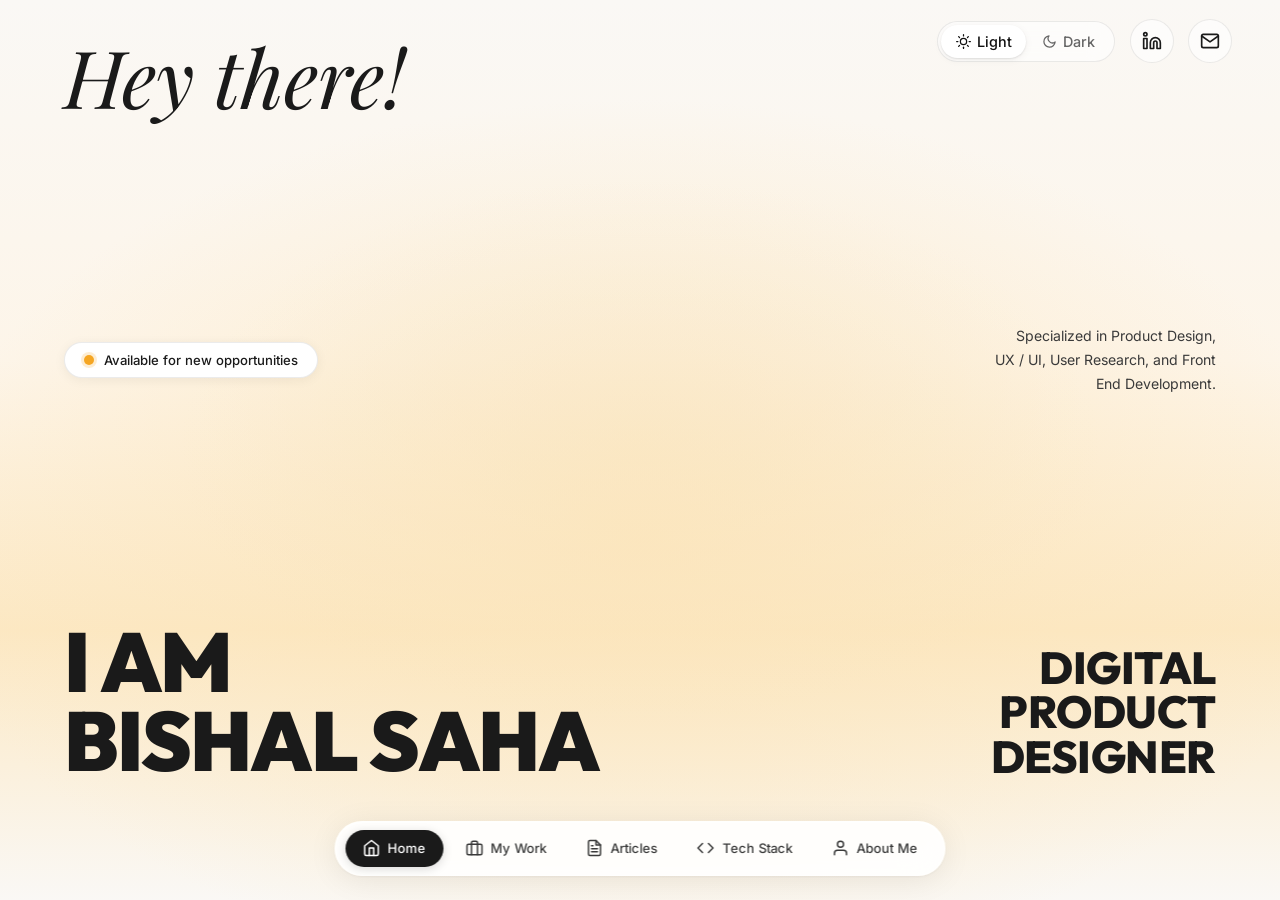
==== index.html @ 2208600c "Add files via upload" ====
<!DOCTYPE html>
<html lang="en">

<head>
  <meta charset="UTF-8" />
  <meta name="viewport" content="width=device-width, initial-scale=1.0" />
  <title>Bishal Saha — Product Designer</title>
  <meta name="description" content="Portfolio of Bishal Saha, a Product Designer and UX/UI Designer based in India." />
  <link rel="preconnect" href="https://fonts.googleapis.com" />
  <link rel="preconnect" href="https://fonts.gstatic.com" crossorigin />
  <link
    href="https://fonts.googleapis.com/css2?family=Playfair+Display:ital,wght@0,400;0,500;0,600;0,700;1,400;1,500;1,600;1,700&family=Inter:wght@300;400;500;600;700;800;900&family=Outfit:wght@400;500;600;700;800;900&display=swap"
    rel="stylesheet" />
  <link rel="stylesheet" href="styles.css" />
  <script>
      const savedTheme = localStorage.getItem('theme') || (localStorage.getItem('darkMode') === 'true' ? 'dark' : 'light');
      if (savedTheme === 'dark') {
          document.documentElement.classList.add('dark-mode');
      }
  </script>
</head>

<body>

  <!-- ═══════════ LOADING SCREEN ═══════════ -->
  <div id="loading-screen" class="loading-screen">
    <canvas id="particle-canvas"></canvas>
  </div>

  <!-- ═══════════ MAIN PAGE ═══════════ -->
  <div id="main-page" class="main-page">

    <!-- Navigation 
    <nav class="navbar" id="navbar">
      <a href="#" class="nav-logo">Bishal.</a>
      <ul class="nav-links" id="nav-links">
        <li><a href="#" class="nav-link active">Home</a></li>
        <li><a href="#" class="nav-link">Works</a></li>
        <li><a href="#" class="nav-link">About</a></li>
        <li><a href="#" class="nav-link">Services</a></li>
        <li><a href="#" class="nav-link">Testimonial</a></li>
      </ul>
      <a href="#" class="nav-contact" id="nav-contact">Contact</a>
    </nav> -->
    <!-- Top-right utilities -->
    <div class="top-utils">
      <!-- Dark mode toggle -->
      <div class="theme-toggle-group" id="theme-toggle-group" data-active="light">
          <div class="theme-toggle-slider" id="theme-toggle-slider"></div>
          <button class="theme-btn" data-theme="light" aria-label="Light mode">
              <svg width="15" height="15" viewBox="0 0 24 24" fill="none" stroke="currentColor" stroke-width="2" stroke-linecap="round" stroke-linejoin="round"><circle cx="12" cy="12" r="5"/><line x1="12" y1="1" x2="12" y2="3"/><line x1="12" y1="21" x2="12" y2="23"/><line x1="4.22" y1="4.22" x2="5.64" y2="5.64"/><line x1="18.36" y1="18.36" x2="19.78" y2="19.78"/><line x1="1" y1="12" x2="3" y2="12"/><line x1="21" y1="12" x2="23" y2="12"/><line x1="4.22" y1="19.78" x2="5.64" y2="18.36"/><line x1="18.36" y1="5.64" x2="19.78" y2="4.22"/></svg>
              Light
          </button>
          <button class="theme-btn" data-theme="dark" aria-label="Dark mode">
              <svg width="15" height="15" viewBox="0 0 24 24" fill="none" stroke="currentColor" stroke-width="2" stroke-linecap="round" stroke-linejoin="round"><path d="M21 12.79A9 9 0 1 1 11.21 3 7 7 0 0 0 21 12.79z"/></svg>
              Dark
          </button>
      </div>

      <!-- LinkedIn -->
      <a href="https://www.linkedin.com/in/bishal-saha-product-designer/" target="_blank" rel="noopener"
        class="util-btn" aria-label="View my LinkedIn" data-tooltip="View my LinkedIn">
        <svg width="20" height="20" viewBox="0 0 24 24" fill="none" stroke="currentColor" stroke-width="2"
          stroke-linecap="round" stroke-linejoin="round">
          <path d="M16 8a6 6 0 0 1 6 6v7h-4v-7a2 2 0 0 0-2-2 2 2 0 0 0-2 2v7h-4v-7a6 6 0 0 1 6-6z" />
          <rect x="2" y="9" width="4" height="12" />
          <circle cx="4" cy="4" r="2" />
        </svg>
      </a>

      <!-- Email -->
      <a href="mailto:sahabishal59@gmail.com" class="util-btn" aria-label="Write a mail" data-tooltip="Write a mail">
        <svg width="20" height="20" viewBox="0 0 24 24" fill="none" stroke="currentColor" stroke-width="2"
          stroke-linecap="round" stroke-linejoin="round">
          <path d="M4 4h16c1.1 0 2 .9 2 2v12c0 1.1-.9 2-2 2H4c-1.1 0-2-.9-2-2V6c0-1.1.9-2 2-2z" />
          <polyline points="22,6 12,13 2,6" />
        </svg>
      </a>
    </div>

    <!-- Hero Section -->
    <section id="hero" class="hero">

      <!-- Background warm gradient -->
      <div class="hero-bg-gradient"></div>

      <!-- "Hey, there" text behind the animation -->
      <div class="hero-greeting-text hero-anim" data-delay="1">
        <span class="greeting-hey">Hey there!</span>
      </div>

      <!-- D3 Force Animation (replaces hero image) -->
      <div class="hero-d3-wrapper hero-anim" data-delay="0">
        <div id="d3-force-container">
          <canvas id="d3-force-canvas"></canvas>
        </div>
      </div>

      <!-- Availability pill -->
      <div class="availability-pill hero-anim" data-delay="2">
        <span class="avail-dot"></span>
        <span class="avail-text">Available for new opportunities</span>
      </div>

      <!-- Specialization text on right -->
      <div class="specialization-text hero-anim" data-delay="3">
        Specialized in Product Design,<br />
        UX / UI, User Research, and Front<br />
        End Development.
      </div>

      <!-- Bottom left — name -->
      <div class="hero-name hero-anim" data-delay="2">
        <span>I AM</span>
        <span>BISHAL SAHA</span>
      </div>

      <!-- Bottom right — role -->
      <div class="hero-role hero-anim" data-delay="3">
        <span>DIGITAL</span>
        <span>PRODUCT</span>
        <span>DESIGNER</span>
      </div>

    </section>

    <!-- ═══════════ BOTTOM NAV BAR (Glassmorphism) ═══════════ -->
    <nav class="bottom-nav" id="bottom-nav">
      <div class="bottom-nav-inner">
        <a href="index.html" class="bottom-nav-item active" data-label="Home">
          <svg width="20" height="20" viewBox="0 0 24 24" fill="none" stroke="currentColor" stroke-width="2"
            stroke-linecap="round" stroke-linejoin="round">
            <path d="M3 9l9-7 9 7v11a2 2 0 0 1-2 2H5a2 2 0 0 1-2-2z" />
            <polyline points="9 22 9 12 15 12 15 22" />
          </svg>
          <span>Home</span>
        </a>
        <a href="my-work.html" class="bottom-nav-item" data-label="My Work">
          <svg width="20" height="20" viewBox="0 0 24 24" fill="none" stroke="currentColor" stroke-width="2"
            stroke-linecap="round" stroke-linejoin="round">
            <rect x="2" y="7" width="20" height="14" rx="2" ry="2" />
            <path d="M16 21V5a2 2 0 0 0-2-2h-4a2 2 0 0 0-2 2v16" />
          </svg>
          <span>My Work</span>
        </a>
        <a href="articles.html" class="bottom-nav-item" data-label="Articles">
          <svg width="20" height="20" viewBox="0 0 24 24" fill="none" stroke="currentColor" stroke-width="2"
            stroke-linecap="round" stroke-linejoin="round">
            <path d="M14 2H6a2 2 0 0 0-2 2v16a2 2 0 0 0 2 2h12a2 2 0 0 0 2-2V8z" />
            <polyline points="14 2 14 8 20 8" />
            <line x1="16" y1="13" x2="8" y2="13" />
            <line x1="16" y1="17" x2="8" y2="17" />
            <polyline points="10 9 9 9 8 9" />
          </svg>
          <span>Articles</span>
        </a>
        <a href="tech-stack.html" class="bottom-nav-item" data-label="Tech Stack">
          <svg width="20" height="20" viewBox="0 0 24 24" fill="none" stroke="currentColor" stroke-width="2"
            stroke-linecap="round" stroke-linejoin="round">
            <polyline points="16 18 22 12 16 6" />
            <polyline points="8 6 2 12 8 18" />
          </svg>
          <span>Tech Stack</span>
        </a>
        <a href="about-me.html" class="bottom-nav-item" data-label="About Me">
          <svg width="20" height="20" viewBox="0 0 24 24" fill="none" stroke="currentColor" stroke-width="2"
            stroke-linecap="round" stroke-linejoin="round">
            <path d="M20 21v-2a4 4 0 0 0-4-4H8a4 4 0 0 0-4 4v2" />
            <circle cx="12" cy="7" r="4" />
          </svg>
          <span>About Me</span>
        </a>
      </div>
    </nav>

  </div>

  <script src="https://d3js.org/d3.v7.min.js"></script>
  <script src="shared.js"></script>
  <script src="script.js"></script>
</body>

</html>
---- styles.css ----
/* ══════════════════════════════════════════════════
   DESIGN TOKENS
   ══════════════════════════════════════════════════ */
:root {
  --bg: #faf8f5;
  --bg-warm: #f5e6c8;
  --bg-peach: #fce4b8;
  --text-dark: #1a1a1a;
  --text-body: #3a3a3a;
  --text-muted: #6b6b6b;
  --accent-orange: #f5a623;
  --white: #ffffff;
  --black: #111111;

  --font-heading: 'Outfit', 'Inter', -apple-system, sans-serif;
  --font-script: 'Playfair Display', Georgia, serif;
  --font-body: 'Inter', -apple-system, sans-serif;
}

/* ══════════════════════════════════════════════════
   RESET & BASE
   ══════════════════════════════════════════════════ */
*,
*::before,
*::after {
  margin: 0;
  padding: 0;
  box-sizing: border-box;
}

html {
  font-size: 16px;
  scroll-behavior: smooth;
  -webkit-font-smoothing: antialiased;
}

body {
  font-family: var(--font-body);
  background: var(--bg);
  color: var(--text-dark);
  overflow-x: hidden;
  min-height: 100vh;
}

a {
  color: inherit;
  text-decoration: none;
}

ul {
  list-style: none;
}

img, video, canvas {
  max-width: 100%;
}

img {
  height: auto;
  display: block;
}

/* ══════════════════════════════════════════════════
   LOADING SCREEN — Custom Ring Animation
   ══════════════════════════════════════════════════ */
.loading-screen {
  position: fixed;
  inset: 0;
  z-index: 9999;
  background: #0a0a0a;
}

#particle-canvas {
  width: 100%;
  height: 100%;
  display: block;
}

/* Exit animation */
.loading-screen.exit {
  animation: loaderExit 0.8s cubic-bezier(0.4, 0, 0.2, 1) forwards;
}

@keyframes loaderExit {
  0% {
    opacity: 1;
    transform: scale(1);
  }

  50% {
    opacity: 1;
    transform: scale(1.02);
  }

  100% {
    opacity: 0;
    transform: scale(0.95);
  }
}

/* ══════════════════════════════════════════════════
   MAIN PAGE
   ══════════════════════════════════════════════════ */
.main-page {
  opacity: 0;
  visibility: hidden;
  transition: opacity 0.5s ease;
}

.main-page.visible {
  opacity: 1;
  visibility: visible;
}

/* ══════════════════════════════════════════════════
   NAVBAR
   ══════════════════════════════════════════════════ */
.navbar {
  position: fixed;
  top: 0;
  left: 0;
  right: 0;
  z-index: 100;
  display: flex;
  align-items: center;
  justify-content: space-between;
  padding: 1.2rem clamp(1.5rem, 4vw, 3rem);
  background: transparent;
}

.nav-logo {
  font-family: var(--font-script);
  font-size: 1.6rem;
  font-weight: 700;
  font-style: italic;
  color: var(--text-dark);
}

.nav-links {
  display: flex;
  gap: 2rem;
}

.nav-link {
  font-family: var(--font-body);
  font-size: 0.88rem;
  font-weight: 500;
  color: var(--text-body);
  transition: color 0.25s ease;
  position: relative;
}

.nav-link::after {
  content: '';
  position: absolute;
  bottom: -4px;
  left: 0;
  width: 0;
  height: 1.5px;
  background: var(--text-dark);
  transition: width 0.3s ease;
}

.nav-link:hover {
  color: var(--text-dark);
}

.nav-link:hover::after,
.nav-link.active::after {
  width: 100%;
}

.nav-contact {
  font-family: var(--font-body);
  font-size: 0.88rem;
  font-weight: 600;
  color: var(--white);
  background: var(--black);
  padding: 0.65rem 1.6rem;
  border-radius: 100px;
  transition: all 0.3s ease;
}

.nav-contact:hover {
  background: #333;
  transform: translateY(-1px);
  box-shadow: 0 4px 15px rgba(0, 0, 0, 0.15);
}

/* ══════════════════════════════════════════════════
   TOP-RIGHT UTILITIES
   ══════════════════════════════════════════════════ */
.top-utils {
  position: fixed;
  top: 1.2rem;
  right: clamp(1.5rem, 4vw, 3rem);
  z-index: 100;
  display: flex;
  align-items: center;
  gap: 0.9rem;
}

/* ── 2-Segment Theme Toggle ── */
.theme-toggle-group {
  position: relative;
  display: inline-flex;
  align-items: center;
  background: rgba(255, 255, 255, 0.6);
  border: 1px solid rgba(0, 0, 0, 0.08);
  backdrop-filter: blur(12px);
  -webkit-backdrop-filter: blur(12px);
  border-radius: 100px;
  padding: 3px;
}

:is(html, body).dark-mode .theme-toggle-group {
  background: rgba(255, 255, 255, 0.08);
  border-color: rgba(255, 255, 255, 0.12);
}

.theme-toggle-slider {
  position: absolute;
  top: 3px;
  bottom: 3px;
  left: 3px;
  width: calc((100% - 6px) / 2);
  background: #fff;
  border-radius: 100px;
  box-shadow: 0 1px 2px rgba(0,0,0,0.1), 0 2px 8px rgba(0,0,0,0.05);
  transition: transform 0.3s cubic-bezier(0.16, 1, 0.3, 1);
  z-index: 1;
}

:is(html, body).dark-mode .theme-toggle-slider {
  background: #333;
  box-shadow: 0 1px 2px rgba(0,0,0,0.2), 0 2px 8px rgba(0,0,0,0.2);
}

.theme-btn {
  position: relative;
  z-index: 2;
  display: flex;
  align-items: center;
  justify-content: center;
  gap: 6px;
  width: 85px;
  padding: 8px 0;
  font-family: var(--font-body);
  font-size: 0.9rem;
  font-weight: 500;
  color: #666;
  background: none;
  border: none;
  cursor: pointer;
  transition: color 0.3s ease;
}

:is(html, body).dark-mode .theme-btn {
  color: #888;
}

.theme-btn.active {
  color: #111;
}

:is(html, body).dark-mode .theme-btn.active {
  color: #fff;
}

.theme-toggle-group[data-active="light"] .theme-toggle-slider { transform: translateX(0); }
.theme-toggle-group[data-active="dark"] .theme-toggle-slider { transform: translateX(100%); }

/* ── Prevent toggle flash on page load ──
   html.dark-mode is set by the inline <head> script before any paint,
   so these rules lock the slider & button states before shared.js runs. ── */
html.dark-mode .theme-toggle-group .theme-toggle-slider {
  transform: translateX(100%);
}
html.dark-mode .theme-toggle-group .theme-btn[data-theme="dark"] {
  color: #fff;
}
html.dark-mode .theme-toggle-group .theme-btn[data-theme="light"] {
  color: #888;
}

/* ── Icon Buttons (LinkedIn, Email) ── */
.util-btn {
  position: relative;
  display: flex;
  align-items: center;
  justify-content: center;
  width: 44px;
  height: 44px;
  border-radius: 50%;
  border: 1px solid rgba(0, 0, 0, 0.08);
  background: rgba(255, 255, 255, 0.6);
  backdrop-filter: blur(12px);
  -webkit-backdrop-filter: blur(12px);
  color: var(--text-dark);
  cursor: pointer;
  transition: all 0.3s ease;
  text-decoration: none;
  font-size: 0;
}

.util-btn:hover {
  background: rgba(255, 255, 255, 0.9);
  transform: translateY(-1px);
  box-shadow: 0 3px 12px rgba(0, 0, 0, 0.1);
}

.util-btn:active {
  transform: scale(0.95);
}


/* ── Tooltips ── */
.util-btn[data-tooltip]::after {
  content: attr(data-tooltip);
  position: absolute;
  top: calc(100% + 8px);
  left: 50%;
  transform: translateX(-50%) translateY(4px);
  padding: 0.4rem 0.75rem;
  border-radius: 8px;
  background: var(--text-dark);
  color: var(--bg);
  font-family: var(--font-body);
  font-size: 0.72rem;
  font-weight: 500;
  white-space: nowrap;
  opacity: 0;
  pointer-events: none;
  transition: opacity 0.2s ease, transform 0.2s ease;
}

.util-btn[data-tooltip]:hover::after {
  opacity: 1;
  transform: translateX(-50%) translateY(0);
}

/* ══════════════════════════════════════════════════
   DARK MODE
   ══════════════════════════════════════════════════ */
html.dark-mode {
  --bg: #060d18;
  --bg-warm: #0a1220;
  --bg-peach: #0c0c0c;
  --text-dark: #f0f0f0;
  --text-body: #c0c0c0;
  --text-muted: #888888;
  --white: #060d18;
  --black: #f0f0f0;
  color-scheme: dark;
}

:is(html, body).dark-mode {
  --bg: #060d18;
  --bg-warm: #0a1220;
  --bg-peach: #0c0c0c;
  --text-dark: #f0f0f0;
  --text-body: #c0c0c0;
  --text-muted: #888888;
  --white: #060d18;
  --black: #f0f0f0;
}

:is(html, body).dark-mode .util-btn {
  border-color: rgba(255, 255, 255, 0.12);
  background: rgba(255, 255, 255, 0.08);
  color: #f0f0f0;
}

:is(html, body).dark-mode .util-btn:hover {
  background: rgba(255, 255, 255, 0.15);
}

:is(html, body).dark-mode .availability-pill {
  background: rgba(6, 13, 24, 0.85);
  border-color: rgba(255, 255, 255, 0.08);
}

:is(html, body).dark-mode .bottom-nav-inner {
  background: rgba(6, 13, 24, 0.92);
  border-color: rgba(255, 255, 255, 0.08);
  box-shadow: 0 4px 30px rgba(0, 0, 0, 0.4);
}

:is(html, body).dark-mode .bottom-nav-item {
  color: #c0c0c0;
}

:is(html, body).dark-mode .bottom-nav-item:hover {
  background: rgba(255, 255, 255, 0.1);
  color: #f0f0f0;
}

:is(html, body).dark-mode .bottom-nav-item.active {
  background: #f0f0f0;
  color: #060d18;
}

:is(html, body).dark-mode .hero-bg-gradient {
  background:
    radial-gradient(ellipse 80% 70% at 50% 60%, rgba(8, 16, 30, 0.9) 0%, transparent 70%),
    radial-gradient(ellipse 60% 50% at 50% 50%, rgba(12, 12, 12, 0.6) 0%, transparent 60%),
    linear-gradient(135deg, #0c0c0c 0%, #060d18 50%, #0c0c0c 100%);
}

/* ══════════════════════════════════════════════════
   HERO SECTION
   ══════════════════════════════════════════════════ */
.hero {
  position: relative;
  width: 100%;
  height: 100vh;
  min-height: 700px;
  overflow: visible;
  display: flex;
  align-items: center;
  justify-content: center;
}

/* Warm gradient background */
.hero-bg-gradient {
  position: absolute;
  inset: 0;
  background:
    radial-gradient(ellipse 80% 70% at 50% 60%, rgba(252, 228, 184, 0.7) 0%, transparent 70%),
    radial-gradient(ellipse 60% 50% at 50% 50%, rgba(245, 230, 200, 0.5) 0%, transparent 60%),
    linear-gradient(180deg, var(--bg) 0%, #fdf5e9 40%, #fce8c3 70%, var(--bg) 100%);
  pointer-events: none;
}

/* ── "Hey, there" greeting text ── */
.hero-greeting-text {
  position: absolute;
  top: 4%;
  left: clamp(1.5rem, 5vw, 4rem);
  transform: none;
  z-index: 2;
  display: flex;
  gap: 0.3em;
  white-space: nowrap;
  pointer-events: none;
}

.greeting-hey,
.greeting-there {
  font-family: var(--font-script);
  font-size: 80px;
  font-weight: 400;
  font-style: italic;
  color: var(--text-dark);
  line-height: 1;
}

/* ── D3 Force Animation (no container) ── */
.hero-d3-wrapper {
  position: absolute;
  inset: 0;
  z-index: 1;
  pointer-events: none;
}

#d3-force-container {
  width: 100%;
  height: 100%;
  position: absolute;
  inset: 0;
  background: transparent;
}

#d3-force-canvas {
  display: block;
  width: 100%;
  height: 100%;
  cursor: default;
  pointer-events: auto;
}



/* ── Availability pill ── */
.availability-pill {
  position: absolute;
  left: clamp(1.5rem, 5vw, 4rem);
  top: 38%;
  z-index: 3;
  display: inline-flex;
  align-items: center;
  gap: 0.6rem;
  padding: 0.55rem 1.2rem;
  border-radius: 100px;
  background: var(--white);
  border: 1px solid rgba(0, 0, 0, 0.08);
  box-shadow: 0 2px 12px rgba(0, 0, 0, 0.06);
}

.avail-dot {
  width: 10px;
  height: 10px;
  border-radius: 50%;
  background: var(--accent-orange);
  box-shadow: 0 0 0 3px rgba(245, 166, 35, 0.2);
  animation: pulse-orange 2s ease-in-out infinite;
}

@keyframes pulse-orange {

  0%,
  100% {
    box-shadow: 0 0 0 3px rgba(245, 166, 35, 0.2);
  }

  50% {
    box-shadow: 0 0 0 6px rgba(245, 166, 35, 0.1);
  }
}

.avail-text {
  font-family: var(--font-body);
  font-size: 0.82rem;
  font-weight: 500;
  color: var(--text-dark);
}

/* ── Specialization text (right side) ── */
.specialization-text {
  position: absolute;
  right: clamp(1.5rem, 5vw, 4rem);
  top: 36%;
  z-index: 3;
  font-family: var(--font-body);
  font-size: clamp(0.78rem, 1.1vw, 0.92rem);
  font-weight: 400;
  line-height: 1.7;
  color: var(--text-body);
  text-align: right;
}

/* ── Bottom-left: name ── */
.hero-name {
  position: absolute;
  bottom: clamp(7.5rem, 12vh, 10rem);
  left: clamp(1.5rem, 5vw, 4rem);
  z-index: 3;
  display: flex;
  flex-direction: column;
}

.hero-name span {
  font-family: 'Gillune', 'Outfit', 'Inter', -apple-system, sans-serif;
  font-size: clamp(2.8rem, 6.5vw, 5.5rem);
  font-weight: 900;
  line-height: 0.95;
  color: var(--text-dark);
  letter-spacing: -0.02em;
  text-transform: uppercase;
}

/* ── Bottom-right: role ── */
.hero-role {
  position: absolute;
  bottom: clamp(7.5rem, 12vh, 10rem);
  right: clamp(1.5rem, 5vw, 4rem);
  z-index: 3;
  display: flex;
  flex-direction: column;
  align-items: flex-end;
}

.hero-role span {
  font-family: var(--font-heading);
  font-size: clamp(1.5rem, 3.5vw, 3rem);
  font-weight: 800;
  line-height: 1;
  color: var(--text-dark);
  letter-spacing: -0.01em;
  text-transform: uppercase;
}

/* ══════════════════════════════════════════════════
   HERO — ENTRANCE ANIMATIONS
   ══════════════════════════════════════════════════ */
.hero-anim {
  opacity: 0;
  transform: translateY(35px);
  transition: opacity 0.9s cubic-bezier(0.16, 1, 0.3, 1),
    transform 0.9s cubic-bezier(0.16, 1, 0.3, 1);
}

.hero-anim.visible {
  opacity: 1;
  transform: translateY(0);
}

/* D3 wrapper fades in */
.hero-d3-wrapper.hero-anim {
  transform: none;
}

.hero-d3-wrapper.hero-anim.visible {
  transform: none;
}

/* Greeting text */
.hero-greeting-text.hero-anim {
  transform: translateY(-20px);
}

.hero-greeting-text.hero-anim.visible {
  transform: translateY(0);
}

/* ══════════════════════════════════════════════════
   RESPONSIVE
   ══════════════════════════════════════════════════ */

/* ── Tablet: up to 900px ── */
@media (max-width: 900px) {
  .nav-links {
    display: none;
  }

  .hero-greeting-text {
    gap: clamp(140px, 30vw, 280px);
  }

  .hero-d3-wrapper {
    width: clamp(260px, 55vw, 380px);
  }

  .specialization-text {
    display: none;
  }

  .hero-name span {
    font-size: clamp(2rem, 8vw, 3.5rem);
  }

  .hero-role span {
    font-size: clamp(1.2rem, 4vw, 2rem);
  }
}

/* ── Mobile: up to 768px ── */
@media (max-width: 768px) {
  /* Top utilities — full-width top bar with glass background */
  .top-utils {
    top: 0;
    right: 0;
    left: 0;
    width: 100%;
    gap: 0.5rem;
    padding: 0.6rem 1rem;
    background: rgba(255, 255, 255, 0.92);
    backdrop-filter: blur(20px) saturate(180%);
    -webkit-backdrop-filter: blur(20px) saturate(180%);
    border-bottom: 1px solid rgba(255, 255, 255, 0.45);
    box-shadow: 0 4px 30px rgba(0, 0, 0, 0.08), 0 1px 3px rgba(0, 0, 0, 0.05), inset 0 1px 0 rgba(255, 255, 255, 0.6);
    justify-content: space-between;
  }

  :is(html, body).dark-mode .top-utils {
    background: rgba(6, 13, 24, 0.92);
    border-bottom: 1px solid rgba(255, 255, 255, 0.08);
    box-shadow: 0 4px 30px rgba(0, 0, 0, 0.4);
  }

  .theme-toggle-group {
    height: 44px;
  }

  /* Push LinkedIn & email to the right */
  .top-utils .util-btn:first-of-type {
    margin-left: auto;
  }

  .theme-btn {
    width: 70px;
    padding: 11px 0;
    font-size: 0.78rem;
  }

  /* Increase touch target size for icon buttons */
  .util-btn {
    width: 44px;
    height: 44px;
  }

  /* Bottom nav — hide text labels, icons only */
  .bottom-nav {
    bottom: 0.8rem;
    width: calc(100% - 1.6rem);
    max-width: 400px;
  }

  .bottom-nav-inner {
    justify-content: space-around;
    width: 100%;
    padding: 0.4rem 0.3rem;
    gap: 0.1rem;
  }

  .bottom-nav-item {
    flex-direction: column;
    gap: 0.2rem;
    padding: 0.5rem 0.45rem;
    font-size: 0.65rem;
    min-width: 44px;
    min-height: 44px;
    justify-content: center;
  }

  .bottom-nav-item svg {
    width: 20px;
    height: 20px;
  }

  /* Hero adjustments */
  .hero {
    min-height: 100vh;
    min-height: 100dvh;
  }

  .hero-name {
    bottom: clamp(5.5rem, 10vh, 8rem);
  }

  .hero-role {
    bottom: clamp(5.5rem, 10vh, 8rem);
  }

  .availability-pill {
    top: 30%;
  }

  .avail-text {
    font-size: 0.75rem;
  }

  /* Push hero content below the fixed top bar (~64px) */
  .hero-greeting-text {
    top: calc(4.5rem + 4%);
  }
}

/* ── Small mobile: up to 540px ── */
@media (max-width: 540px) {
  .hero-greeting-text {
    gap: clamp(100px, 35vw, 200px);
    top: calc(4.5rem + 5%);
    left: 1rem;
  }

  .greeting-hey,
  .greeting-there {
    font-size: clamp(2.5rem, 11vw, 4.5rem);
  }

  .availability-pill {
    top: auto;
    bottom: 42%;
    left: 50%;
    transform: translateX(-50%);
    max-width: calc(100vw - 2rem);
  }

  .hero-name {
    bottom: clamp(5rem, 9vh, 7rem);
    left: 1rem;
  }

  .hero-name span {
    font-size: clamp(1.6rem, 8vw, 2.5rem);
  }

  .hero-role {
    bottom: clamp(5rem, 9vh, 7rem);
    right: 1rem;
  }

  .hero-role span {
    font-size: clamp(0.9rem, 4vw, 1.5rem);
  }

  /* Stack theme toggle and icons when very narrow */
  .top-utils {
    top: 0;
    right: 0;
    left: 0;
    padding: 0.5rem 0.8rem;
    gap: 0.4rem;
  }

  .theme-btn {
    width: 62px;
    padding: 6px 0;
    font-size: 0.72rem;
    gap: 3px;
  }

  .theme-btn svg {
    width: 12px;
    height: 12px;
  }

  /* Bottom nav — even more compact */
  .bottom-nav {
    bottom: 0.5rem;
    width: calc(100% - 1rem);
  }

  .bottom-nav-item {
    padding: 0.4rem 0.4rem;
    font-size: 0.6rem;
    min-width: 44px;
    min-height: 44px;
  }

  .bottom-nav-item span {
    display: none;
  }
}

/* ── Very small mobile: up to 380px ── */
@media (max-width: 380px) {
  .hero-greeting-text {
    top: 10%;
    left: 0.75rem;
  }

  .greeting-hey,
  .greeting-there {
    font-size: clamp(2rem, 10vw, 3.5rem);
  }

  .hero-name {
    left: 0.75rem;
    bottom: clamp(4.5rem, 8vh, 6rem);
  }

  .hero-name span {
    font-size: clamp(1.4rem, 7.5vw, 2.2rem);
  }

  .hero-role {
    right: 0.75rem;
    bottom: clamp(4.5rem, 8vh, 6rem);
  }

  .hero-role span {
    font-size: clamp(0.8rem, 3.5vw, 1.2rem);
  }

  /* Hide theme text labels, show only icons */
  .theme-btn {
    width: 40px;
    font-size: 0;
    gap: 0;
  }

  .theme-btn svg {
    width: 14px;
    height: 14px;
  }

  .availability-pill {
    padding: 0.45rem 0.9rem;
  }

  .avail-text {
    font-size: 0.7rem;
  }
}

/* ── Prevent horizontal overflow globally ── */
@media (max-width: 768px) {
  html, body {
    overflow-x: hidden;
    max-width: 100vw;
  }

  .hero {
    overflow: hidden;
  }

  img, video {
    max-width: 100%;
    height: auto;
  }

  /* Prevent SVG icons from being constrained by generic rules */
  .hero-d3-wrapper canvas,
  #d3-force-canvas,
  #particle-canvas {
    max-width: none;
  }
}

/* ── Safe area insets for notched devices ── */
@supports (padding-bottom: env(safe-area-inset-bottom)) {
  @media (max-width: 768px) {
    .bottom-nav {
      bottom: calc(0.5rem + env(safe-area-inset-bottom));
    }
  }
}

/* ── Use dynamic viewport height where supported ── */
@supports (height: 100dvh) {
  .hero {
    height: 100dvh;
  }
}

/* ══════════════════════════════════════════════════
   BOTTOM NAV — Apple Glassmorphism
   ══════════════════════════════════════════════════ */
.bottom-nav {
  position: fixed;
  bottom: 1.5rem;
  left: 50%;
  transform: translateX(-50%);
  z-index: 1000;
  pointer-events: auto;
}

.bottom-nav-inner {
  display: flex;
  align-items: center;
  gap: 0.25rem;
  padding: 0.5rem 0.6rem;
  border-radius: 100px;
  background: rgba(255, 255, 255, 0.92);
  backdrop-filter: blur(20px) saturate(180%);
  -webkit-backdrop-filter: blur(20px) saturate(180%);
  border: 1px solid rgba(255, 255, 255, 0.45);
  box-shadow:
    0 4px 30px rgba(0, 0, 0, 0.08),
    0 1px 3px rgba(0, 0, 0, 0.05),
    inset 0 1px 0 rgba(255, 255, 255, 0.6);
}

.bottom-nav-item {
  display: flex;
  align-items: center;
  gap: 0.45rem;
  padding: 0.6rem 1.1rem;
  border-radius: 100px;
  font-family: var(--font-body);
  font-size: 0.82rem;
  font-weight: 500;
  color: var(--text-body);
  text-decoration: none;
  transition: all 0.3s cubic-bezier(0.25, 1, 0.5, 1);
  white-space: nowrap;
}

.bottom-nav-item svg {
  width: 18px;
  height: 18px;
  flex-shrink: 0;
  transition: transform 0.3s ease;
}

.bottom-nav-item:hover {
  background: rgba(255, 255, 255, 0.5);
  color: var(--text-dark);
}

.bottom-nav-item:hover svg {
  transform: scale(1.1);
}

.bottom-nav-item.active {
  background: var(--text-dark);
  color: var(--white);
  box-shadow: 0 2px 10px rgba(0, 0, 0, 0.15);
}

.bottom-nav-item.active:hover {
  background: #333;
  color: var(--white);
}

/* Nav entrance animation */
.bottom-nav {
  opacity: 0;
  transform: translateX(-50%) translateY(30px);
  animation: navSlideUp 0.6s 0.3s cubic-bezier(0.16, 1, 0.3, 1) forwards;
}

@keyframes navSlideUp {
  to {
    opacity: 1;
    transform: translateX(-50%) translateY(0);
  }
}
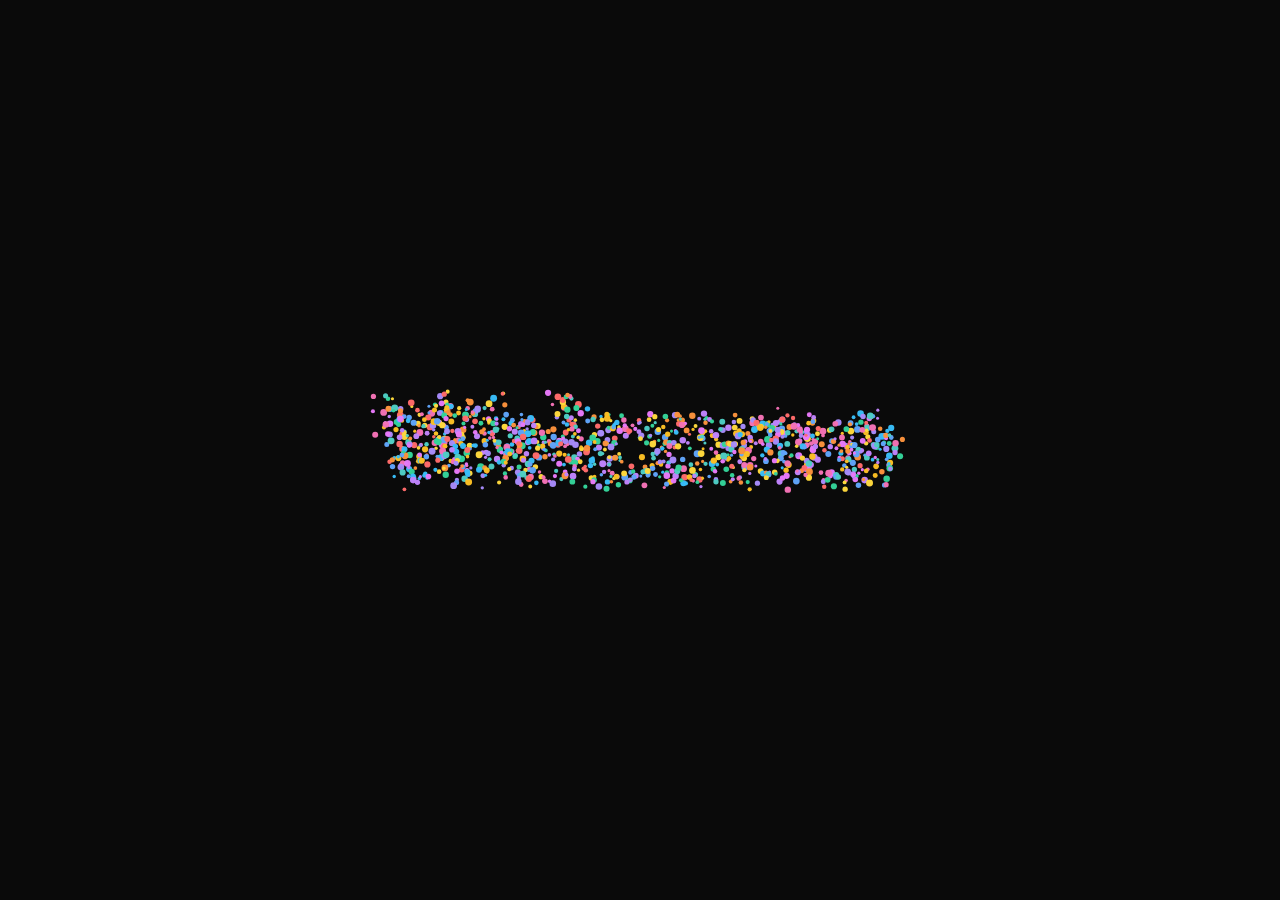
==== commit ca52db2d: "Add files via upload" ====
--- a/index.html
+++ b/index.html
@@ -84,6 +84,9 @@
       <!-- Background warm gradient -->
       <div class="hero-bg-gradient"></div>
 
+      <!-- Mobile particle animation -->
+      <canvas id="mobile-particles" class="mobile-particles-canvas"></canvas>
+
       <!-- "Hey, there" text behind the animation -->
       <div class="hero-greeting-text hero-anim" data-delay="1">
         <span class="greeting-hey">Hey there!</span>
@@ -96,6 +99,11 @@
         </div>
       </div>
 
+      <!-- Mobile globe (half-visible, right-aligned) -->
+      <div id="mobile-globe" class="mobile-globe">
+        <canvas id="globe-canvas"></canvas>
+      </div>
+
       <!-- Availability pill -->
       <div class="availability-pill hero-anim" data-delay="2">
         <span class="avail-dot"></span>
@@ -104,8 +112,8 @@
 
       <!-- Specialization text on right -->
       <div class="specialization-text hero-anim" data-delay="3">
-        Specialized in Product Design,<br />
-        UX / UI, User Research, and Front<br />
+        Specialized in Product Design,<br>
+        UX / UI, User Research, and Front <br>
         End Development.
       </div>
 
@@ -127,6 +135,15 @@
     <!-- ═══════════ BOTTOM NAV BAR (Glassmorphism) ═══════════ -->
     <nav class="bottom-nav" id="bottom-nav">
       <div class="bottom-nav-inner">
+        <button class="nav-drawer-toggle" id="nav-drawer-toggle" aria-label="Toggle navigation">
+          <svg class="drawer-icon-menu" width="20" height="20" viewBox="0 0 24 24" fill="none" stroke="currentColor" stroke-width="2" stroke-linecap="round" stroke-linejoin="round">
+            <line x1="3" y1="6" x2="21" y2="6"/><line x1="3" y1="12" x2="21" y2="12"/><line x1="3" y1="18" x2="21" y2="18"/>
+          </svg>
+          <svg class="drawer-icon-close" width="20" height="20" viewBox="0 0 24 24" fill="none" stroke="currentColor" stroke-width="2" stroke-linecap="round" stroke-linejoin="round">
+            <line x1="18" y1="6" x2="6" y2="18"/><line x1="6" y1="6" x2="18" y2="18"/>
+          </svg>
+        </button>
+        <div class="nav-drawer-divider"></div>
         <a href="index.html" class="bottom-nav-item active" data-label="Home">
           <svg width="20" height="20" viewBox="0 0 24 24" fill="none" stroke="currentColor" stroke-width="2"
             stroke-linecap="round" stroke-linejoin="round">
@@ -178,6 +195,8 @@
   <script src="https://d3js.org/d3.v7.min.js"></script>
   <script src="shared.js"></script>
   <script src="script.js"></script>
+  <script src="particles.js"></script>
+  <script src="globe.js"></script>
 </body>
 
 </html>
--- a/styles.css
+++ b/styles.css
@@ -525,6 +525,16 @@
   color: var(--text-dark);
 }
 
+/* ── Mobile particles canvas (hidden on desktop) ── */
+.mobile-particles-canvas {
+  display: none;
+}
+
+/* ── Mobile globe (hidden on desktop) ── */
+.mobile-globe {
+  display: none;
+}
+
 /* ── Specialization text (right side) ── */
 .specialization-text {
   position: absolute;
@@ -654,15 +664,24 @@
     width: 100%;
     gap: 0.5rem;
     padding: 0.6rem 1rem;
+    background: transparent;
+    backdrop-filter: none;
+    -webkit-backdrop-filter: none;
+    border-bottom: 1px solid transparent;
+    box-shadow: none;
+    justify-content: space-between;
+    transition: background 0.3s ease, border-color 0.3s ease, box-shadow 0.3s ease, backdrop-filter 0.3s ease;
+  }
+
+  .top-utils.scrolled {
     background: rgba(255, 255, 255, 0.92);
     backdrop-filter: blur(20px) saturate(180%);
     -webkit-backdrop-filter: blur(20px) saturate(180%);
     border-bottom: 1px solid rgba(255, 255, 255, 0.45);
     box-shadow: 0 4px 30px rgba(0, 0, 0, 0.08), 0 1px 3px rgba(0, 0, 0, 0.05), inset 0 1px 0 rgba(255, 255, 255, 0.6);
-    justify-content: space-between;
-  }
-
-  :is(html, body).dark-mode .top-utils {
+  }
+
+  :is(html, body).dark-mode .top-utils.scrolled {
     background: rgba(6, 13, 24, 0.92);
     border-bottom: 1px solid rgba(255, 255, 255, 0.08);
     box-shadow: 0 4px 30px rgba(0, 0, 0, 0.4);
@@ -689,18 +708,14 @@
     height: 44px;
   }
 
-  /* Bottom nav — hide text labels, icons only */
+  /* Bottom nav — drawer style on mobile */
   .bottom-nav {
     bottom: 0.8rem;
-    width: calc(100% - 1.6rem);
-    max-width: 400px;
   }
 
   .bottom-nav-inner {
-    justify-content: space-around;
-    width: 100%;
-    padding: 0.4rem 0.3rem;
-    gap: 0.1rem;
+    padding: 0.35rem;
+    gap: 0.15rem;
   }
 
   .bottom-nav-item {
@@ -718,78 +733,174 @@
     height: 20px;
   }
 
-  /* Hero adjustments */
+  /* Hero — switch to flex column flow */
   .hero {
+    display: flex;
+    flex-direction: column;
+    align-items: stretch;
+    justify-content: flex-start;
+    padding: 8rem 1.25rem 5rem;
     min-height: 100vh;
     min-height: 100dvh;
-  }
-
+    overflow: hidden;
+  }
+
+  /* Simpler warm gradient for mobile */
+  .hero-bg-gradient {
+    background:
+      linear-gradient(180deg, var(--bg) 0%, #faf3e6 30%, #f5e4c4 65%, #f0d9a8 100%);
+  }
+
+  /* Mobile globe — half-visible, right-aligned, between greeting and name */
+  .mobile-globe {
+    display: block;
+    position: absolute;
+    right: -35%;
+    top: 42%;
+    transform: translateY(-50%);
+    width: 80vw;
+    height: 80vw;
+    z-index: 2;
+    pointer-events: auto;
+    opacity: 0;
+    animation: globeFadeIn 1.2s 0.8s ease-out forwards;
+  }
+
+  .mobile-globe canvas {
+    width: 100%;
+    height: 100%;
+    touch-action: none;
+  }
+
+  @keyframes globeFadeIn {
+    to { opacity: 0.7; }
+  }
+
+  :is(html, body).dark-mode .mobile-globe {
+    animation: globeFadeInDark 1.2s 0.8s ease-out forwards;
+  }
+
+  @keyframes globeFadeInDark {
+    to { opacity: 0.6; }
+  }
+
+  /* Mobile particles canvas */
+  .mobile-particles-canvas {
+    display: block;
+    position: absolute;
+    inset: 0;
+    z-index: 1;
+    pointer-events: none;
+  }
+
+  /* Hide D3 bubble animation */
+  .hero-d3-wrapper {
+    display: none !important;
+  }
+
+  /* Hide availability pill */
+  .availability-pill {
+    display: none !important;
+  }
+
+  /* Greeting — stays at top with controlled gap below */
+  .hero-greeting-text {
+    position: relative;
+    top: auto;
+    left: auto;
+    align-self: flex-start;
+    margin-bottom: 14vh;
+    order: 1;
+  }
+
+  .hero-greeting-text.hero-anim {
+    transform: translateY(-20px);
+  }
+
+  .hero-greeting-text.hero-anim.visible {
+    transform: translateY(0);
+  }
+
+  .greeting-hey {
+    font-size: clamp(3.5rem, 18vw, 5rem);
+  }
+
+  /* Name — below greeting, pushed down by margin-bottom: auto */
   .hero-name {
-    bottom: clamp(5.5rem, 10vh, 8rem);
-  }
-
+    position: relative;
+    bottom: auto;
+    left: auto;
+    align-self: flex-start;
+    margin-bottom: 1.25rem;
+    order: 2;
+  }
+
+  .hero-name span {
+    font-size: clamp(3rem, 17vw, 4.5rem);
+    line-height: 0.92;
+  }
+
+  /* Specialization text — right-aligned, re-shown on mobile */
+  .specialization-text {
+    display: block !important;
+    position: relative;
+    right: auto;
+    top: auto;
+    text-align: right;
+    align-self: flex-end;
+    font-size: 0.88rem;
+    line-height: 1.65;
+    margin-top: 4.2rem;
+    margin-bottom: 1.25rem;
+    order: 3;
+  }
+
+  /* Role — right-aligned at bottom */
   .hero-role {
-    bottom: clamp(5.5rem, 10vh, 8rem);
-  }
-
-  .availability-pill {
-    top: 30%;
-  }
-
-  .avail-text {
-    font-size: 0.75rem;
-  }
-
-  /* Push hero content below the fixed top bar (~64px) */
-  .hero-greeting-text {
-    top: calc(4.5rem + 4%);
-  }
+    position: relative;
+    bottom: auto;
+    right: auto;
+    align-self: flex-end;
+    order: 4;
+  }
+
+  .hero-role span {
+    font-size: clamp(1.8rem, 9vw, 2.5rem);
+    line-height: 1.0;
+  }
+
+  /* Bottom nav — icons only */
+  .bottom-nav-item span {
+    display: none;
+  }
+
+  .bottom-nav-item {
+    flex-direction: column;
+    justify-content: center;
+    align-items: center;
+    padding: 0.5rem;
+    min-width: 44px;
+    min-height: 44px;
+  }
+
 }
 
 /* ── Small mobile: up to 540px ── */
 @media (max-width: 540px) {
-  .hero-greeting-text {
-    gap: clamp(100px, 35vw, 200px);
-    top: calc(4.5rem + 5%);
-    left: 1rem;
-  }
-
-  .greeting-hey,
-  .greeting-there {
-    font-size: clamp(2.5rem, 11vw, 4.5rem);
-  }
-
-  .availability-pill {
-    top: auto;
-    bottom: 42%;
-    left: 50%;
-    transform: translateX(-50%);
-    max-width: calc(100vw - 2rem);
-  }
-
-  .hero-name {
-    bottom: clamp(5rem, 9vh, 7rem);
-    left: 1rem;
+  .greeting-hey {
+    font-size: clamp(2.8rem, 15vw, 4rem);
   }
 
   .hero-name span {
-    font-size: clamp(1.6rem, 8vw, 2.5rem);
-  }
-
-  .hero-role {
-    bottom: clamp(5rem, 9vh, 7rem);
-    right: 1rem;
+    font-size: clamp(2.4rem, 14vw, 3.5rem);
   }
 
   .hero-role span {
-    font-size: clamp(0.9rem, 4vw, 1.5rem);
+    font-size: clamp(1.5rem, 8.5vw, 2rem);
   }
 
   /* Stack theme toggle and icons when very narrow */
   .top-utils {
-    top: 0;
-    right: 0;
-    left: 0;
     padding: 0.5rem 0.8rem;
     gap: 0.4rem;
   }
@@ -806,52 +917,27 @@
     height: 12px;
   }
 
-  /* Bottom nav — even more compact */
   .bottom-nav {
     bottom: 0.5rem;
-    width: calc(100% - 1rem);
-  }
-
-  .bottom-nav-item {
-    padding: 0.4rem 0.4rem;
-    font-size: 0.6rem;
-    min-width: 44px;
-    min-height: 44px;
-  }
-
-  .bottom-nav-item span {
-    display: none;
   }
 }
 
 /* ── Very small mobile: up to 380px ── */
 @media (max-width: 380px) {
-  .hero-greeting-text {
-    top: 10%;
-    left: 0.75rem;
-  }
-
-  .greeting-hey,
-  .greeting-there {
-    font-size: clamp(2rem, 10vw, 3.5rem);
-  }
-
-  .hero-name {
-    left: 0.75rem;
-    bottom: clamp(4.5rem, 8vh, 6rem);
+  .hero {
+    padding: 4.5rem 1rem 5.5rem;
+  }
+
+  .greeting-hey {
+    font-size: clamp(2.2rem, 13vw, 3rem);
   }
 
   .hero-name span {
-    font-size: clamp(1.4rem, 7.5vw, 2.2rem);
-  }
-
-  .hero-role {
-    right: 0.75rem;
-    bottom: clamp(4.5rem, 8vh, 6rem);
+    font-size: clamp(2rem, 12vw, 2.8rem);
   }
 
   .hero-role span {
-    font-size: clamp(0.8rem, 3.5vw, 1.2rem);
+    font-size: clamp(1.2rem, 7.5vw, 1.6rem);
   }
 
   /* Hide theme text labels, show only icons */
@@ -864,14 +950,6 @@
   .theme-btn svg {
     width: 14px;
     height: 14px;
-  }
-
-  .availability-pill {
-    padding: 0.45rem 0.9rem;
-  }
-
-  .avail-text {
-    font-size: 0.7rem;
   }
 }
 
@@ -997,4 +1075,124 @@
     opacity: 1;
     transform: translateX(-50%) translateY(0);
   }
+}
+
+/* ══════════════════════════════════════════════════
+   DRAWER TOGGLE — hidden on desktop
+   ══════════════════════════════════════════════════ */
+.nav-drawer-toggle,
+.nav-drawer-divider {
+  display: none;
+}
+
+.drawer-icon-close {
+  display: none;
+}
+
+/* ══════════════════════════════════════════════════
+   MOBILE DRAWER NAV — must come AFTER bottom-nav base
+   ══════════════════════════════════════════════════ */
+@media (max-width: 768px) {
+
+  /* Reposition to bottom-left, remove centering */
+  .bottom-nav {
+    left: 1.25rem;
+    transform: none;
+    width: auto;
+    max-width: none;
+    opacity: 0;
+    animation: navDrawerSlideUp 0.6s 0.3s cubic-bezier(0.16, 1, 0.3, 1) forwards;
+  }
+
+  /* Container: fixed collapsed width, expands on open */
+  .bottom-nav-inner {
+    width: 56px;
+    padding: 0.35rem;
+    gap: 0.2rem;
+    overflow: hidden;
+    white-space: nowrap;
+    transition: width 0.4s cubic-bezier(0.25, 1, 0.5, 1);
+  }
+
+  .bottom-nav.open .bottom-nav-inner {
+    width: 350px;
+  }
+
+  /* Drawer toggle button */
+  .nav-drawer-toggle {
+    display: flex;
+    align-items: center;
+    justify-content: center;
+    width: 44px;
+    height: 44px;
+    border: none;
+    border-radius: 50%;
+    background: transparent;
+    color: var(--text-dark);
+    cursor: pointer;
+    flex-shrink: 0;
+    padding: 0;
+  }
+
+  .nav-drawer-toggle:active {
+    transform: scale(0.92);
+  }
+
+  /* Divider between toggle and icons */
+  .nav-drawer-divider {
+    display: block;
+    width: 1px;
+    height: 28px;
+    background: rgba(0, 0, 0, 0.12);
+    flex-shrink: 0;
+    opacity: 0;
+    transition: opacity 0.3s ease;
+  }
+
+  :is(html, body).dark-mode .nav-drawer-divider {
+    background: rgba(255, 255, 255, 0.15);
+  }
+
+  /* Icon swap */
+  .drawer-icon-menu { display: block; }
+  .drawer-icon-close { display: none; }
+
+  /* Nav items — hidden by container clip, fade in */
+  .bottom-nav-item {
+    opacity: 0;
+    flex-shrink: 0;
+    transition: opacity 0.3s ease;
+  }
+
+  /* ── OPEN STATE ── */
+  .bottom-nav.open .nav-drawer-divider {
+    opacity: 1;
+  }
+
+  .bottom-nav.open .drawer-icon-menu { display: none; }
+  .bottom-nav.open .drawer-icon-close { display: block; }
+
+  .bottom-nav.open .bottom-nav-item {
+    opacity: 1;
+  }
+}
+
+@media (max-width: 540px) {
+  .bottom-nav {
+    left: 1rem;
+  }
+  .bottom-nav.open .bottom-nav-inner {
+    width: 340px;
+  }
+}
+
+@keyframes navDrawerSlideUp {
+  from {
+    opacity: 0;
+    transform: translateY(30px);
+  }
+  to {
+    opacity: 1;
+    transform: translateY(0);
+  }
 }
